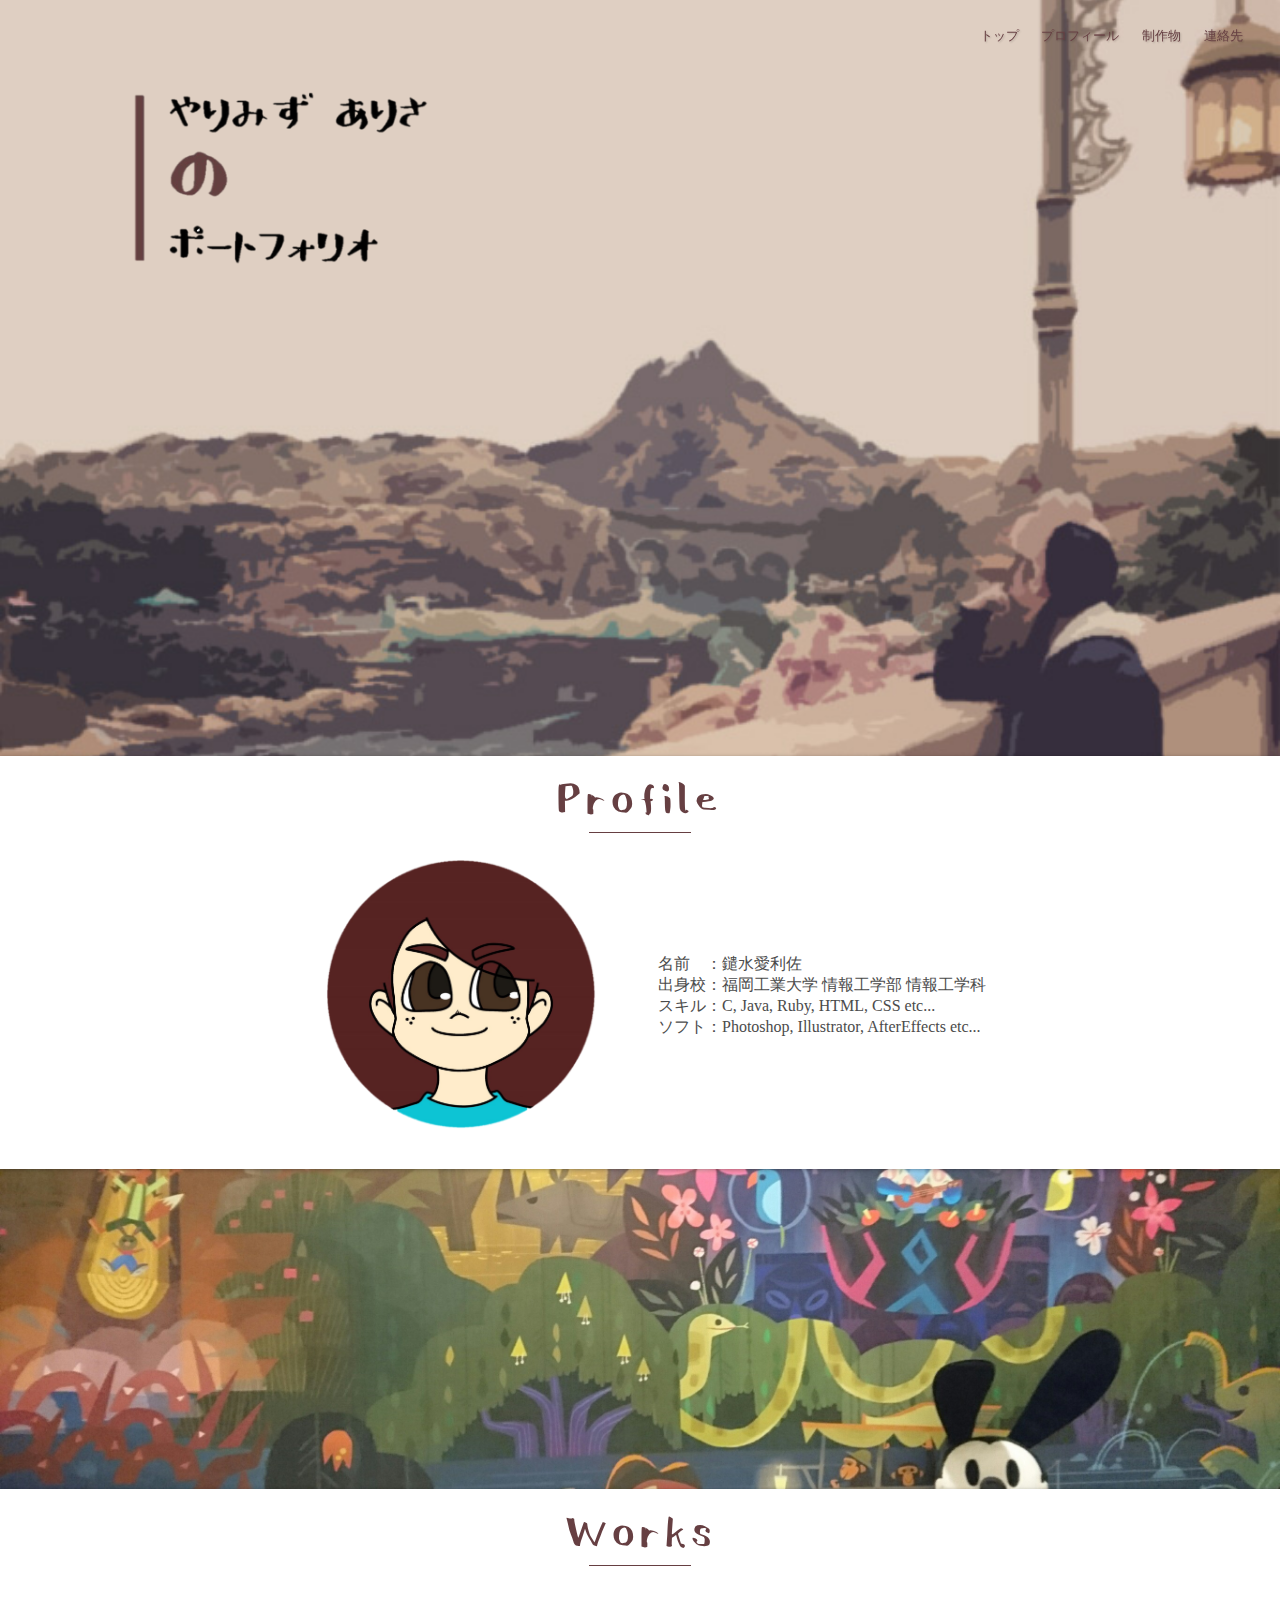
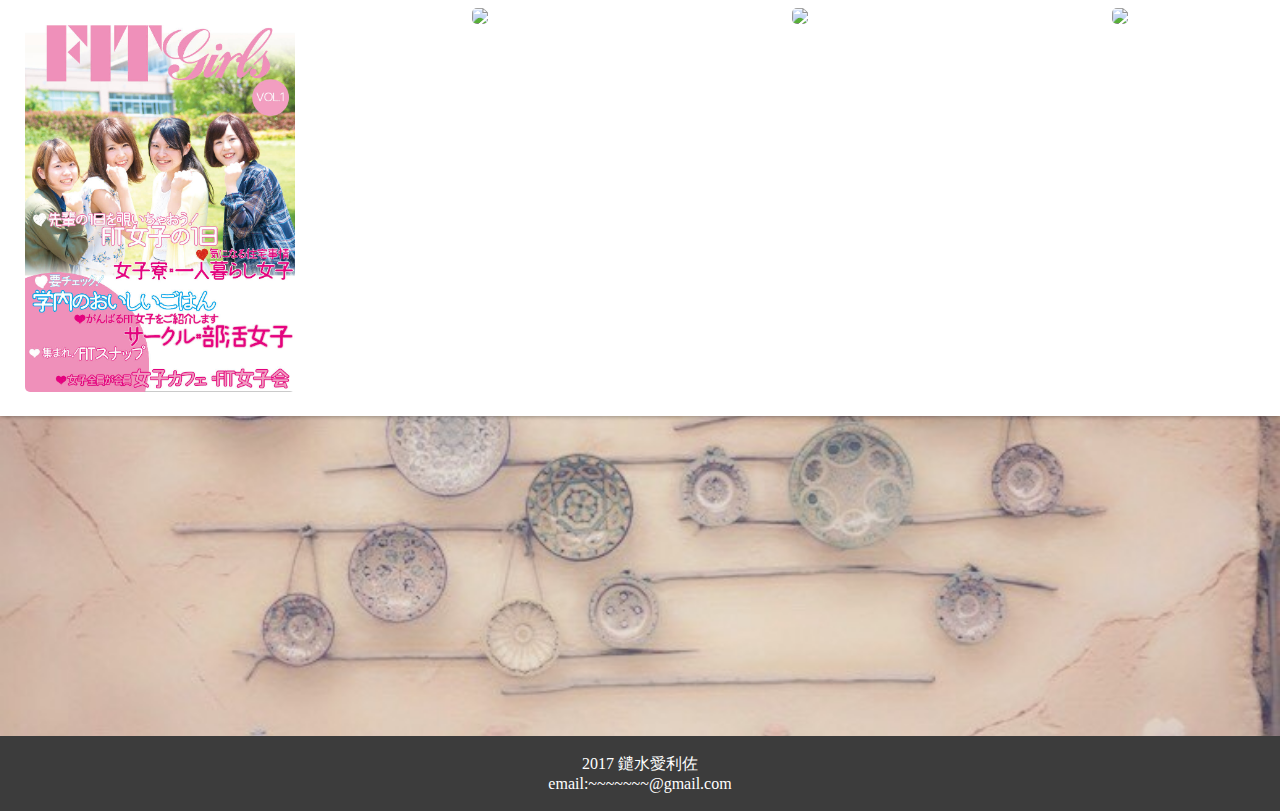
==== index.html @ 62006e34 "section shadow01" ====
<!DOCTYPE html>
<html>
  <head>
    <title>Portfolio</title>
    <meta charset="utf-8">
    <meta name="viewport" content="width=device-width, initial-scale=1">

    <!-- Reset -->
    <link rel="stylesheet" type="text/css" media="all" href="/css/reset.css">
    <!-- CSS -->
    <link rel="stylesheet" type="text/css" media="all" href="/css/application.css">
    <link rel="stylesheet" type="text/css" media="all" href="/css/image.css">
    <link rel="stylesheet" type="text/css" media="all" href="/css/jquery.fancybox.min.css">

  </head>

<body>
  <!-- ナビゲーションバー -->
  <header class="header">
    <nav class="main-nav">
      <ul>
        <li><a href="#top">トップ</a></il>
        <li><a href="#profile">プロフィール</a></il>
        <li><a href="#works">制作物</a></a></il>
        <li><a href="#contact">連絡先</a></a></il>
      <ul>
    </nav>
  </header>

  <main class="main">

    <!-- トップ -->
    <div class="bg-holder1 pic1" data-width="1000" data-height="750">
      <div class="main-top" width="100%" height="750"><a name="top" id="top"></a>
        <p class="brank-top">
          <img src="/images/title.png" style="height:15em"/>
        </p>
        <!-- <div class="content" height="100%">
        </div> -->
      </div>
    </div>

    <!-- プロフィール -->
    <section class="section_shadow"><div class="main-space"><a name="profile" id="profile"></a>
      <br><span class="span_title"><h1>Profile</h1></span>
      <HR size="1" color="#663f42" width="100" /><br />
        <div class="boxContainer" style="padding-bottom:2em;"><table>
          <tr>
            <td><img src="/images/face_icon.png" width="300"/></td>
            <td>
              名前　：鑓水愛利佐<br>
              出身校：福岡工業大学 情報工学部 情報工学科<br>
              スキル：C, Java, Ruby, HTML, CSS  etc...<br>
              ソフト：Photoshop, Illustrator, AfterEffects  etc...<br>
            </td>
          </tr>
        </table></div>
    </div></section>

    <div class="bg-holder2 pic2" data-width="2730" data-height="1536">
      <p class="brank"></p>
    </div>

    <!-- 作品集 -->
  <section class="section_shadow"><div class="main-space"><a name="works" id="works"></a>
      <br>
      <span class="span_title"><h1>Works</h1></span>
      <HR size="1" color="#663f42" width="100" /><br />

      <div class="boxContainer">
        <!-- 女子向け冊子 -->
        <figure class="box">
          <a data-fancybox data-caption="女子向け広報冊子<br>
                                        女子高校生を対象として作られた冊子。企画とp4~6の制作を担当しました。<br>
                                        使用ソフト：Adobe(Phitishop, Illustrator)"
             href="/images/works/FitGirls.pdf">
            <img src="/images/works/work01.jpg" class="transform01"/>
            <figcaption>
              <br><h2>女子向け広報冊子</h2>
            </figcaption>
          </a>
        </figure>

        <!-- 結婚式制作物 -->
        <figure class="box">
          <a data-fancybox data-caption=  "姉の結婚式制作物<br>ゲームが好きな姉の結婚式に備品の制作を行いました。<br>
                                          制作物：OPムービー, 席次表,芳名帳　etc...<br>
                                          使用ソフト:Adobe(Phitishop, Illustrator, AfterEffects)"
             href="/work_page/marriage.html">
            <img src="/images/works/work02_1.png" class="transform01"/>
            <figcaption>
              <br><h2>姉の結婚式制作物</h2>
            </figcaption>
          </a>
        </figure>

        <!-- 図鑑アプリ -->
        <figure class="box">
          <a data-fancybox data-caption="ポケモン図鑑作成アプリ<br>
                                        講義の課題で、'ポケモン図鑑'風 画像制作アプリを作成しました。<br>
                                        使用言語：java"
             href="/work_page/pokemon.html">
            <img src="/images/works/work03_3.jpg" class="transform01"/>
            <figcaption>
              <br><h2>ポケモン図鑑作成アプリ</h2>
            </figcaption>
          </a>
        </figure>

        <!-- スプラシューター：HP映らない、どうするか考える -->
        <figure class="box">
          <a data-fancybox data-caption="Spratoon スプラシューター<br>
                                        講義の課題で、x3dom を使った3Dモデリングを行いました。<br>
                                        使用言語：html, x3dom"
             href="/work_page/splatoon.html">
            <img src="/images/works/work04.jpg" class="transform01"/>
            <figcaption>
              <br><h2>Spratoon スプラシューター</h2>
            </figcaption>
          </a>
        </figure>

      </div>
    </div></section>

    <div class="bg-holder2 pic3" data-width="750" data-height="611">
      <p class="brank"></p>
    </div>

    <!-- 連絡先 -->
    <fotter>
      <div class="main-contact"><a name="contact" id="contact"></a>
        <br>
        2017 鑓水愛利佐<br>
        email:~~~~~~~@gmail.com
        <br><br>
      </div>
    </fotter>

  </main>


  <!-- jQuery -->
  <script type="text/javascript" src="/js/jquery-3.2.0.min.js"></script>
  <!-- fancybox -->
  <script type="text/javascript" src="/js/jquery.fancybox.min.js"></script>
  <!-- parallax -->
  <script type="text/javascript" src="/js/jquery.parallax-scroll.min.js"></script>

  <script>
    $(function() {
      $('[data-fancybox]').fancybox();

      $(".bg-holder1").parallaxScroll({
        friction: 0.3
      });
      $(".bg-holder2").parallaxScroll({
        friction: 0.1
      });


      var $header = $('#top-head');
              // Nav Fixed
              $(window).scroll(function() {
                  if ($(window).scrollTop() > 350) {
                      $header.addClass('fixed');
                  } else {
                      $header.removeClass('fixed');
                  }
              });
              // Nav Toggle Button
              $('#nav-toggle').click(function(){
                  $header.toggleClass('open');
              });
    });
  </script>

</body>
</html>
---- css/application.css ----
/*--------------------
  全体の設定
--------------------*/
@font-face {
  font-family: 'font_ui';
  src: url(/font/03スマートフォントUI.otf);
}
@font-face {
  font-family: 'shirokuma';
  src: url(/font/shirokuma.ttf);
}
body {
  font-size: 100%;
  font-family: font-ui;
  color: #3c3c3c;
  margin: 0;
}

/*--------------------
  ナビゲーション
--------------------*/
.header {
  position: fixed;
  top: 0;
  left: 0;
  width: 100%;
  height: 50px;
  /*background: rgba(255, 255, 255, 0.95);
  box-shadow: 0 1px 2px rgba(0, 0, 0, 0.2);*/
  z-index: 2;
}
.header:after {
  content: "";
  display: table;
  clear: both;
}

.main-nav {
  position: static;
  list-style: none;
  overflow: hidden;
  text-align: right;
  text-shadow: 1px 1px 2px rgba(0, 0, 0, 0.2);
}
.main-nav ul {
  position: static;
  line-height: 70px;
  padding-right: 2em;
}
.main-nav li {
  display: inline-block;
  font-size: 80%;
  font-weight: 500;
  margin-left: 1em;
}
.main-nav li a {
  display: block;
  height: auto;
  line-height: normal;
  padding: .4em 5px;
  text-align: center;
  text-decoration: none;
  color: #663f42;
}
.main-nav li a:hover {
  color: #3c3c3c;
}

/*--------------------
  メイン
--------------------*/
.main {
  position: relative;
  width: 100%;
  z-index: 1;
}

/*--------------------
  メイン中身
--------------------*/
.main-top {
  height: 100%;
  /*background: #f4f4f4;*/
  /*text-align: center;*/
}
.main-space {
  background: #ffffff;
  text-align: center;
  color: #4b4b4b;
  overflow: auto;
}
.main-contact {
  background: #3c3c3c;
  text-align: center;
  color: #ffffff;
}
/*--------------------
  Title
--------------------*/
.span_title {
  font-family: shirokuma;
  color: #663f42;
  letter-spacing: 5px;
  line-height: 50px;
  font-size: 50px;
}
/*--------------------
  Table
--------------------*/
td {
  text-align: left;
  padding-left: 2em;
}
/*--------------------
  Parallax
--------------------*/
.bg-holder1 {
  width: 100%;
  height: 100%;
  background-size: cover;
  background-position: 50% 50%;
  color: #fff;
}
.bg-holder2 {
  width: 100%;
  height: 100%;
  background-size: cover;
  background-position: 50% 50%;
  color: #fff;
}
.bg-holder1 .content {
  color: #fff;
  text-align: center;
  position: relative;
  top: 50%;
  -webkit-transform: translateY(-50%);
  -moz-transform: translateY(-50%);
  -ms-transform: translateY(-50%);
  -o-transform: translateY(-50%);
  transform: translateY(-50%);
}
.bg-holder2 .content {
  color: #fff;
  text-align: center;
  position: relative;
  top: 50%;
  -webkit-transform: translateY(-50%);
  -moz-transform: translateY(-50%);
  -ms-transform: translateY(-50%);
  -o-transform: translateY(-50%);
  transform: translateY(-50%);
}
.section_shadow {
  position:relative;
  -webkit-box-shadow:0 1px 4px rgba(0, 0, 0, 0.3), 0 0 40px rgba(0, 0, 0, 0.1) inset;
  -moz-box-shadow:0 1px 4px rgba(0, 0, 0, 0.3), 0 0 40px rgba(0, 0, 0, 0.1) inset;
  box-shadow:0 1px 4px rgba(0, 0, 0, 0.3), 0 0 40px rgba(0, 0, 0, 0.1) inset;
}
.section_shadow:before, .section_shadow:after{
  content:"";
  position:absolute;
  z-index:-1;
  -webkit-box-shadow:0 0 20px rgba(0,0,0,0.8);
  -moz-box-shadow:0 0 20px rgba(0,0,0,0.8);
  box-shadow:0 0 20px rgba(0,0,0,0.8);
  top:0;
  bottom:0;
  left:10px;
  right:10px;
  -moz-border-radius:100px / 10px;
  border-radius:100px / 10px;
}
.section_shadow:after{
  right:10px;
  left:auto;
  -webkit-transform:skew(8deg) rotate(3deg);
  -moz-transform:skew(8deg) rotate(3deg);
  -ms-transform:skew(8deg) rotate(3deg);
  -o-transform:skew(8deg) rotate(3deg);
  transform:skew(8deg) rotate(3deg);
}

.pic1 {
  background-image: url('/images/bg/top_back1.jpg');
}
.pic2 {
  background-image: url('/images/bg/top_back2.jpg');
}
.pic3 {
  background-image: url('/images/bg/top_back3.jpg');
}

/*--------------------
  空白設定
--------------------*/
.brank-top {
  padding-top: 4em;
  padding-left: 7em;
  padding-bottom: 28em;
}
.brank {
  padding-top: 20em;
}
---- css/image.css ----
/*-----------------------------
　画像
-----------------------------*/
img{
	max-width: 90%;
	height: auto;
}

/*-----------------------------
　画像レイアウト
-----------------------------*/
.box {
	float: left;
}
.boxContainer {
	position: relative;
	display: inline-block;
	overflow: hidden;
	text-align: center;
}
.box img {
	width: 300px;
	height: auto;
	border-radius: 5px;
}
/*-----------------------------
　画像、マウスオーバー等
-----------------------------*/
.transform01 {
	-webkit-transform: scale(1);
	transform: scale(1);
	-webkit-transition: all .3s ease-in-out;
	transition: all .3s ease-in-out;
}

figure {
	position: relative;
	overflow: hidden;
	width: 300px;

	/* 画像に角丸マスクをかける */
	border-radius: 6px;
	-webkit-mask-image: url([data-uri]);
	mask-image: url([data-uri]);

}
figcaption {
	position: absolute;
	top: 0;
	left: 0;
	z-index: 2;
	width: 100%;
	height: 100%;
	background: rgba(0,0,0,.5);
	-webkit-transition: .3s;
	transition: .3s;
	opacity: 0;
	color: #ffffff;
}
figure:hover figcaption {
	opacity: 1;
}
figure:hover .transform01 {
	-webkit-transform: scale(1.2);
	transform: scale(1.2);
}
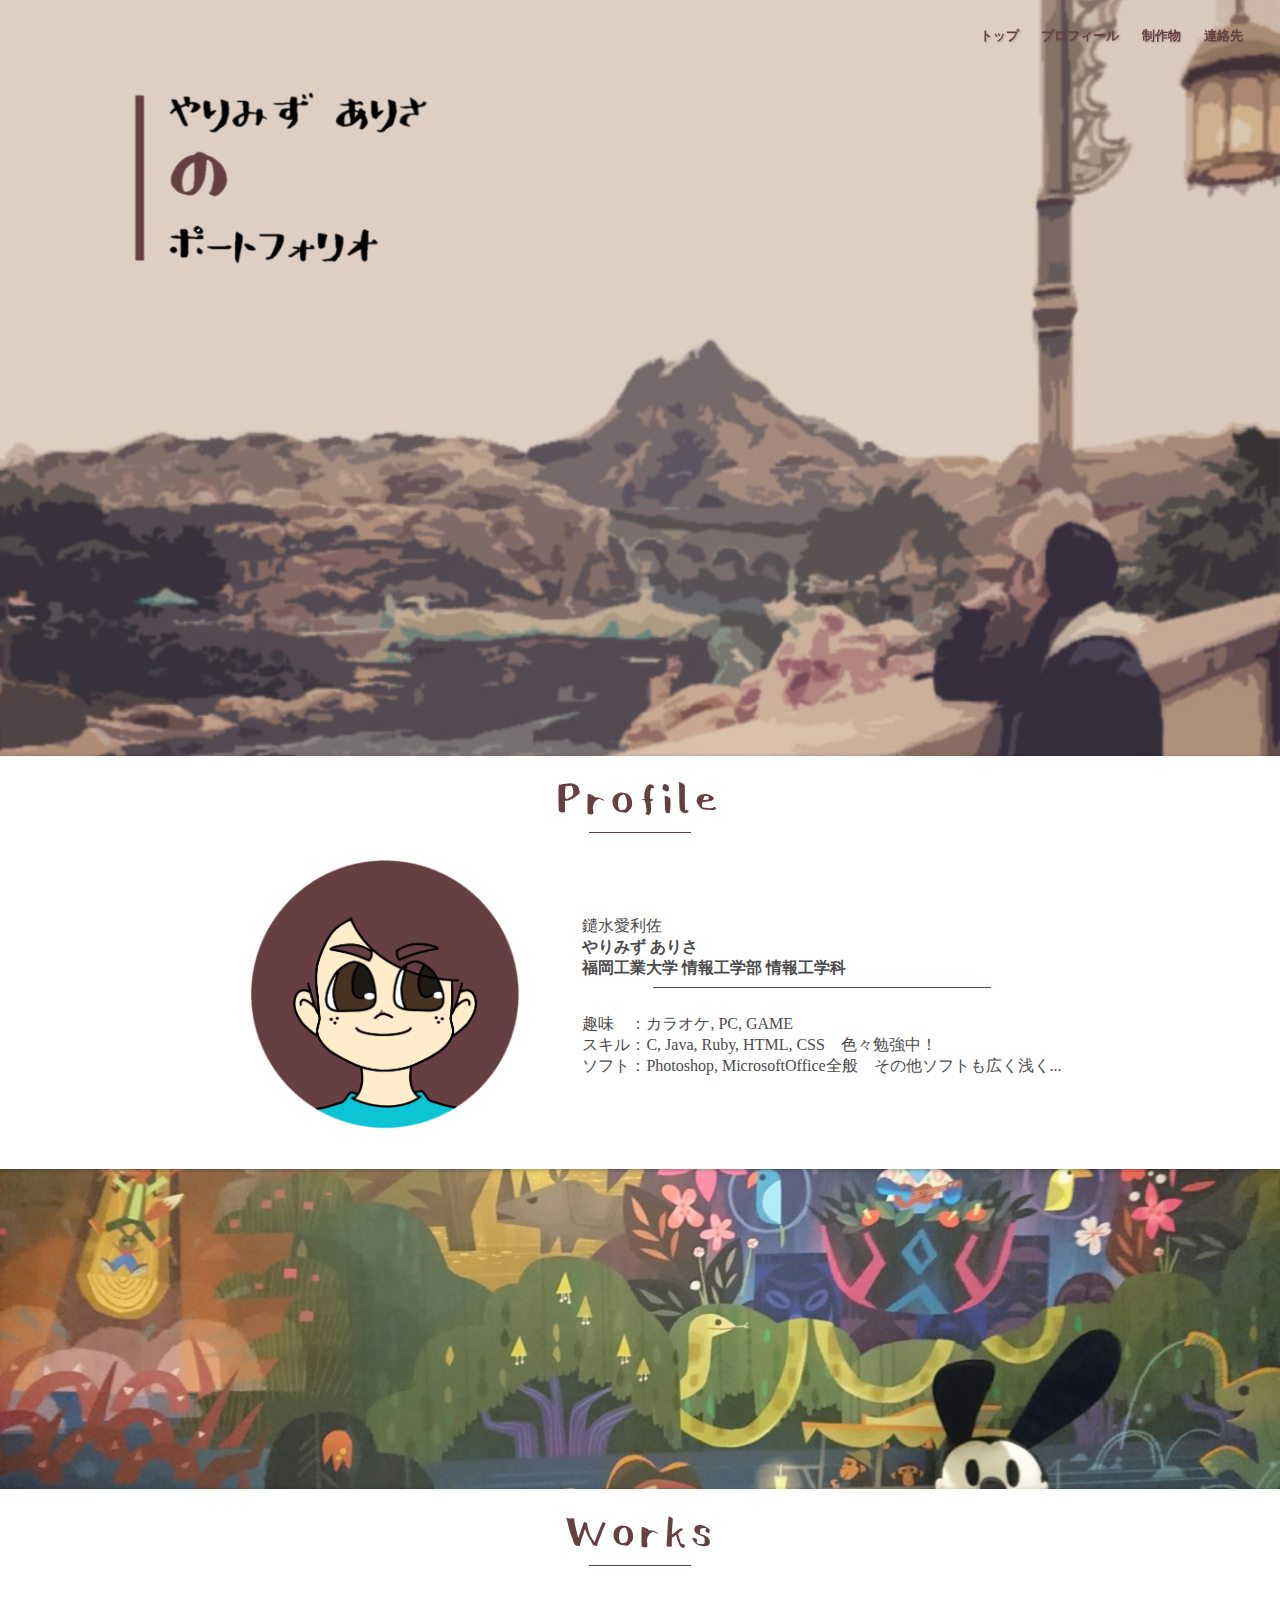
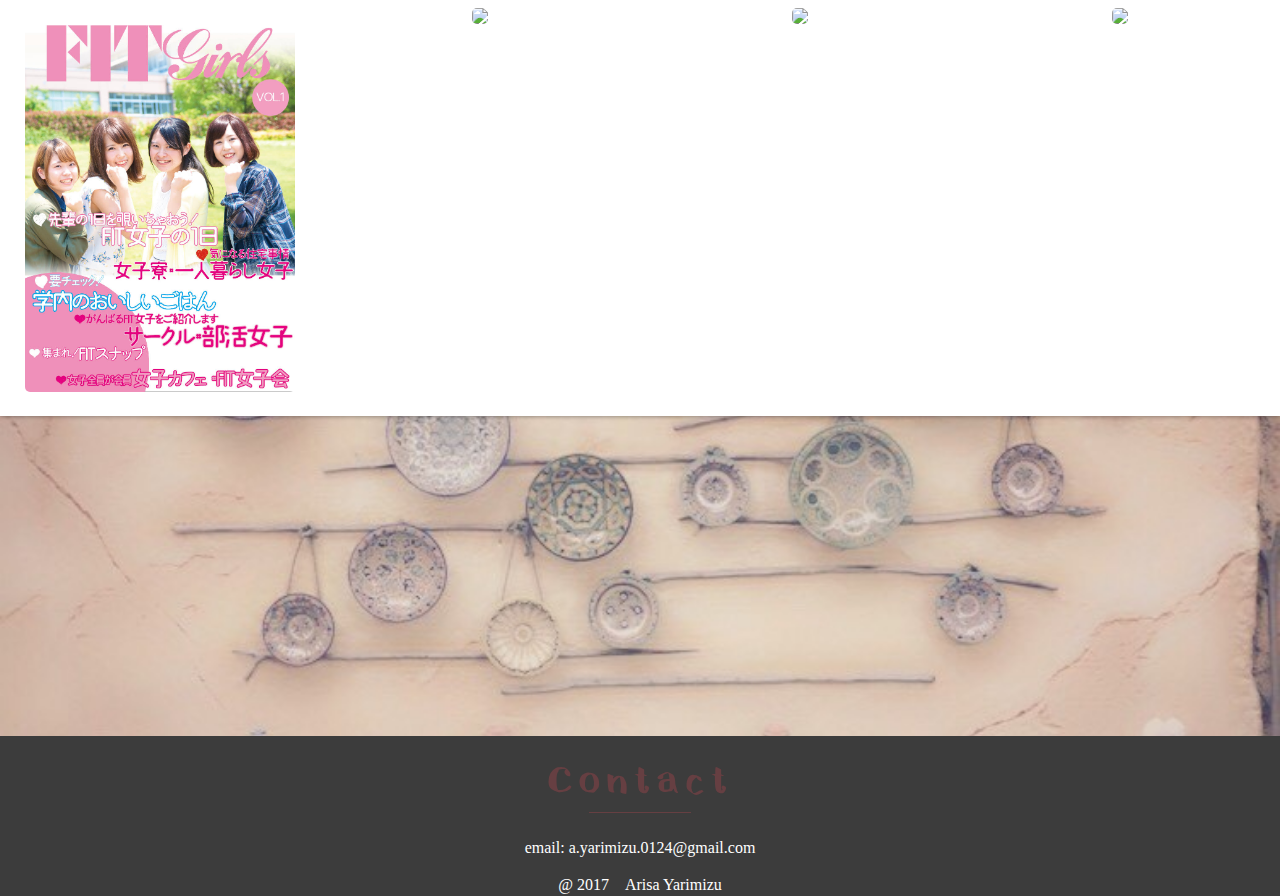
==== commit ecd319fb: "profile update" ====
--- a/index.html
+++ b/index.html
@@ -48,10 +48,12 @@
           <tr>
             <td><img src="/images/face_icon.png" width="300"/></td>
             <td>
-              名前　：鑓水愛利佐<br>
-              出身校：福岡工業大学 情報工学部 情報工学科<br>
-              スキル：C, Java, Ruby, HTML, CSS  etc...<br>
-              ソフト：Photoshop, Illustrator, AfterEffects  etc...<br>
+              <b><h5>鑓水愛利佐</h5>やりみず ありさ<br>
+              福岡工業大学 情報工学部 情報工学科</b><br>
+              <HR size="1" color="#663f42" width="70%" /><br>
+              趣味　：カラオケ, PC, GAME<br>
+              スキル：C, Java, Ruby, HTML, CSS　色々勉強中！<br>
+              ソフト：Photoshop, MicrosoftOffice全般　その他ソフトも広く浅く...<br>
             </td>
           </tr>
         </table></div>
@@ -130,10 +132,11 @@
     <!-- 連絡先 -->
     <fotter>
       <div class="main-contact"><a name="contact" id="contact"></a>
-        <br>
-        2017 鑓水愛利佐<br>
-        email:~~~~~~~@gmail.com
+        <br><span class="span_title"><h1>Contact</h1></span>
+        <HR size="1" color="#663f42" width="100" /><br />
+        email: a.yarimizu.0124@gmail.com
         <br><br>
+        @ 2017　Arisa Yarimizu
       </div>
     </fotter>
 
--- a/css/application.css
+++ b/css/application.css
@@ -50,7 +50,7 @@
 .main-nav li {
   display: inline-block;
   font-size: 80%;
-  font-weight: 500;
+  font-weight: 700;
   margin-left: 1em;
 }
 .main-nav li a {
@@ -150,6 +150,8 @@
   -o-transform: translateY(-50%);
   transform: translateY(-50%);
 }
+
+/* 参考サイト：http://coliss.com/articles/build-websites/operation/css/css3-box-shadows-effects-by-paulund.html */
 .section_shadow {
   position:relative;
   -webkit-box-shadow:0 1px 4px rgba(0, 0, 0, 0.3), 0 0 40px rgba(0, 0, 0, 0.1) inset;
@@ -158,7 +160,6 @@
 }
 .section_shadow:before, .section_shadow:after{
   content:"";
-  position:absolute;
   z-index:-1;
   -webkit-box-shadow:0 0 20px rgba(0,0,0,0.8);
   -moz-box-shadow:0 0 20px rgba(0,0,0,0.8);
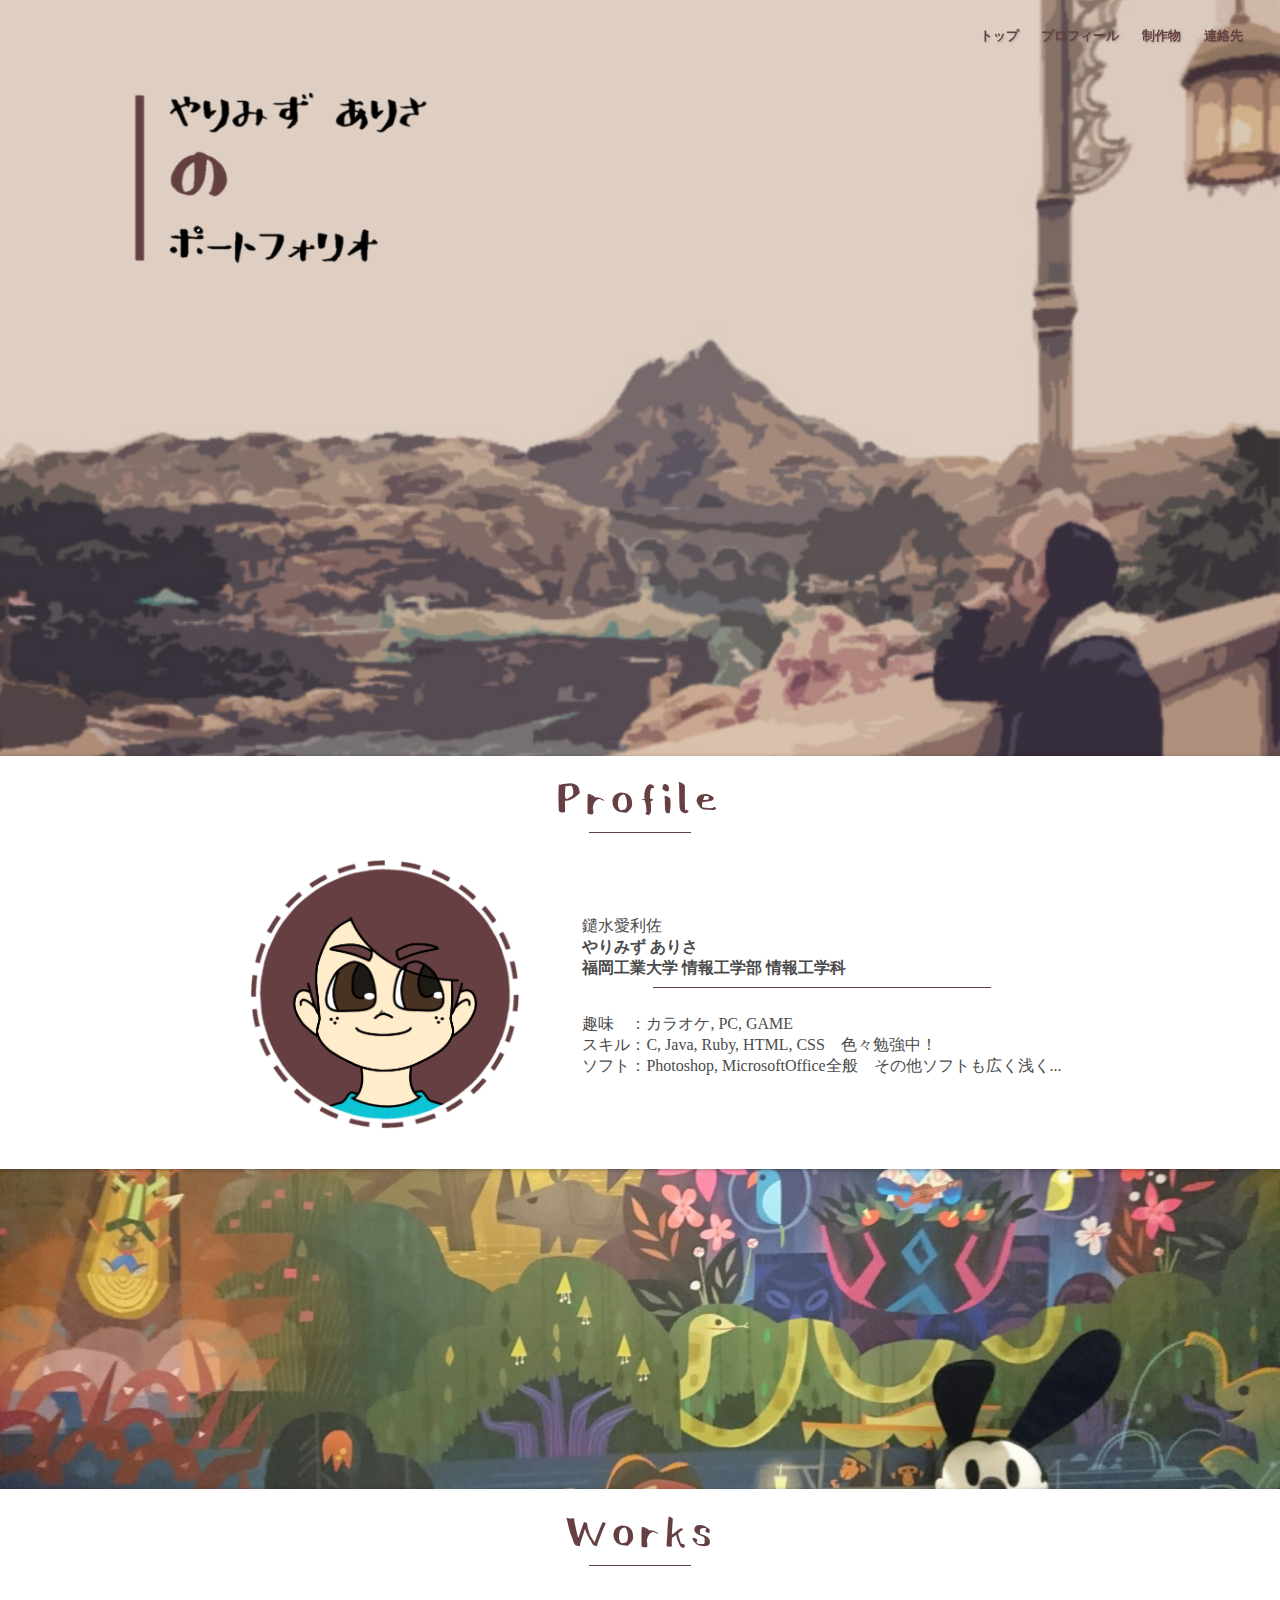
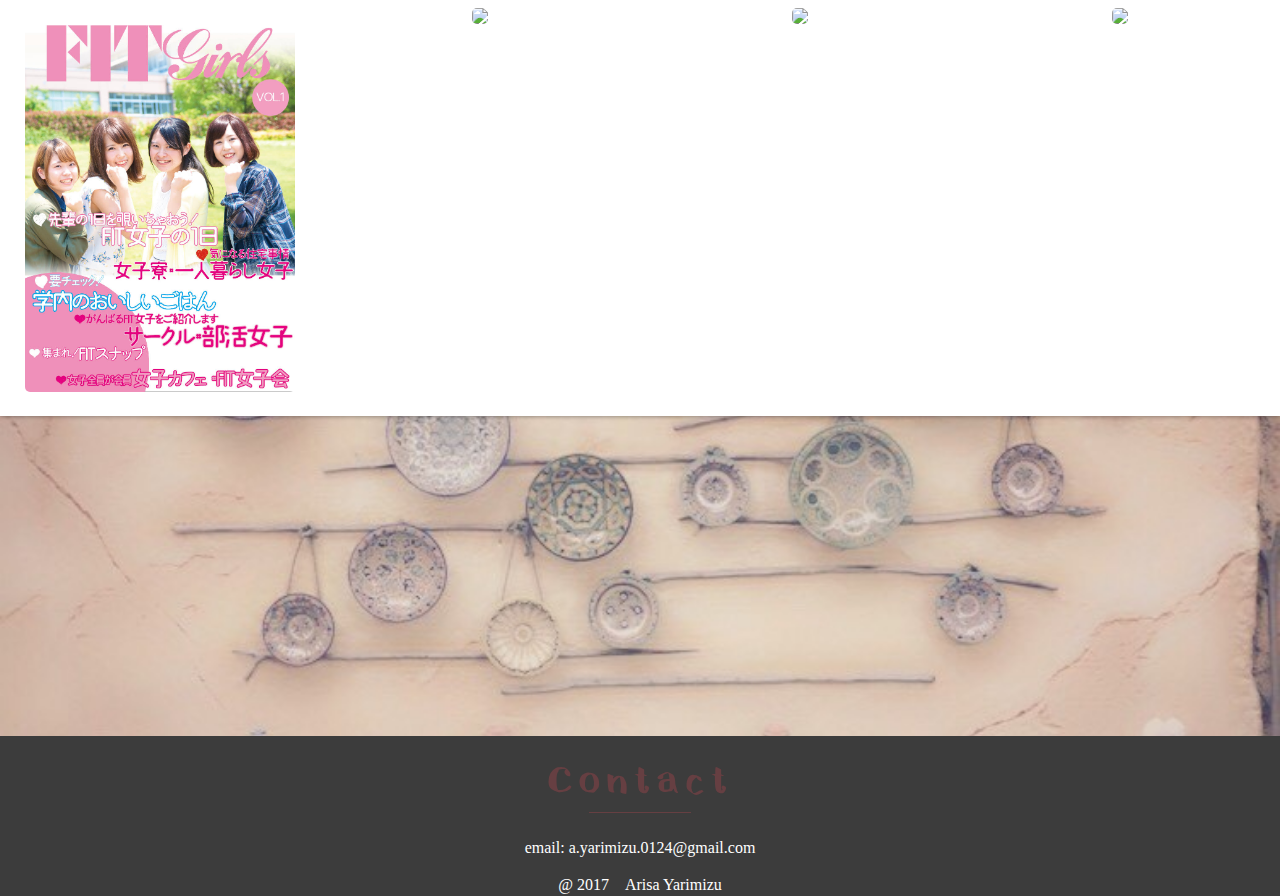
==== commit d1c7211a: "profile update" ====
--- a/index.html
+++ b/index.html
@@ -46,7 +46,7 @@
       <HR size="1" color="#663f42" width="100" /><br />
         <div class="boxContainer" style="padding-bottom:2em;"><table>
           <tr>
-            <td><img src="/images/face_icon.png" width="300"/></td>
+            <td><img src="/images/face_icon2.png" width="300"/></td>
             <td>
               <b><h5>鑓水愛利佐</h5>やりみず ありさ<br>
               福岡工業大学 情報工学部 情報工学科</b><br>
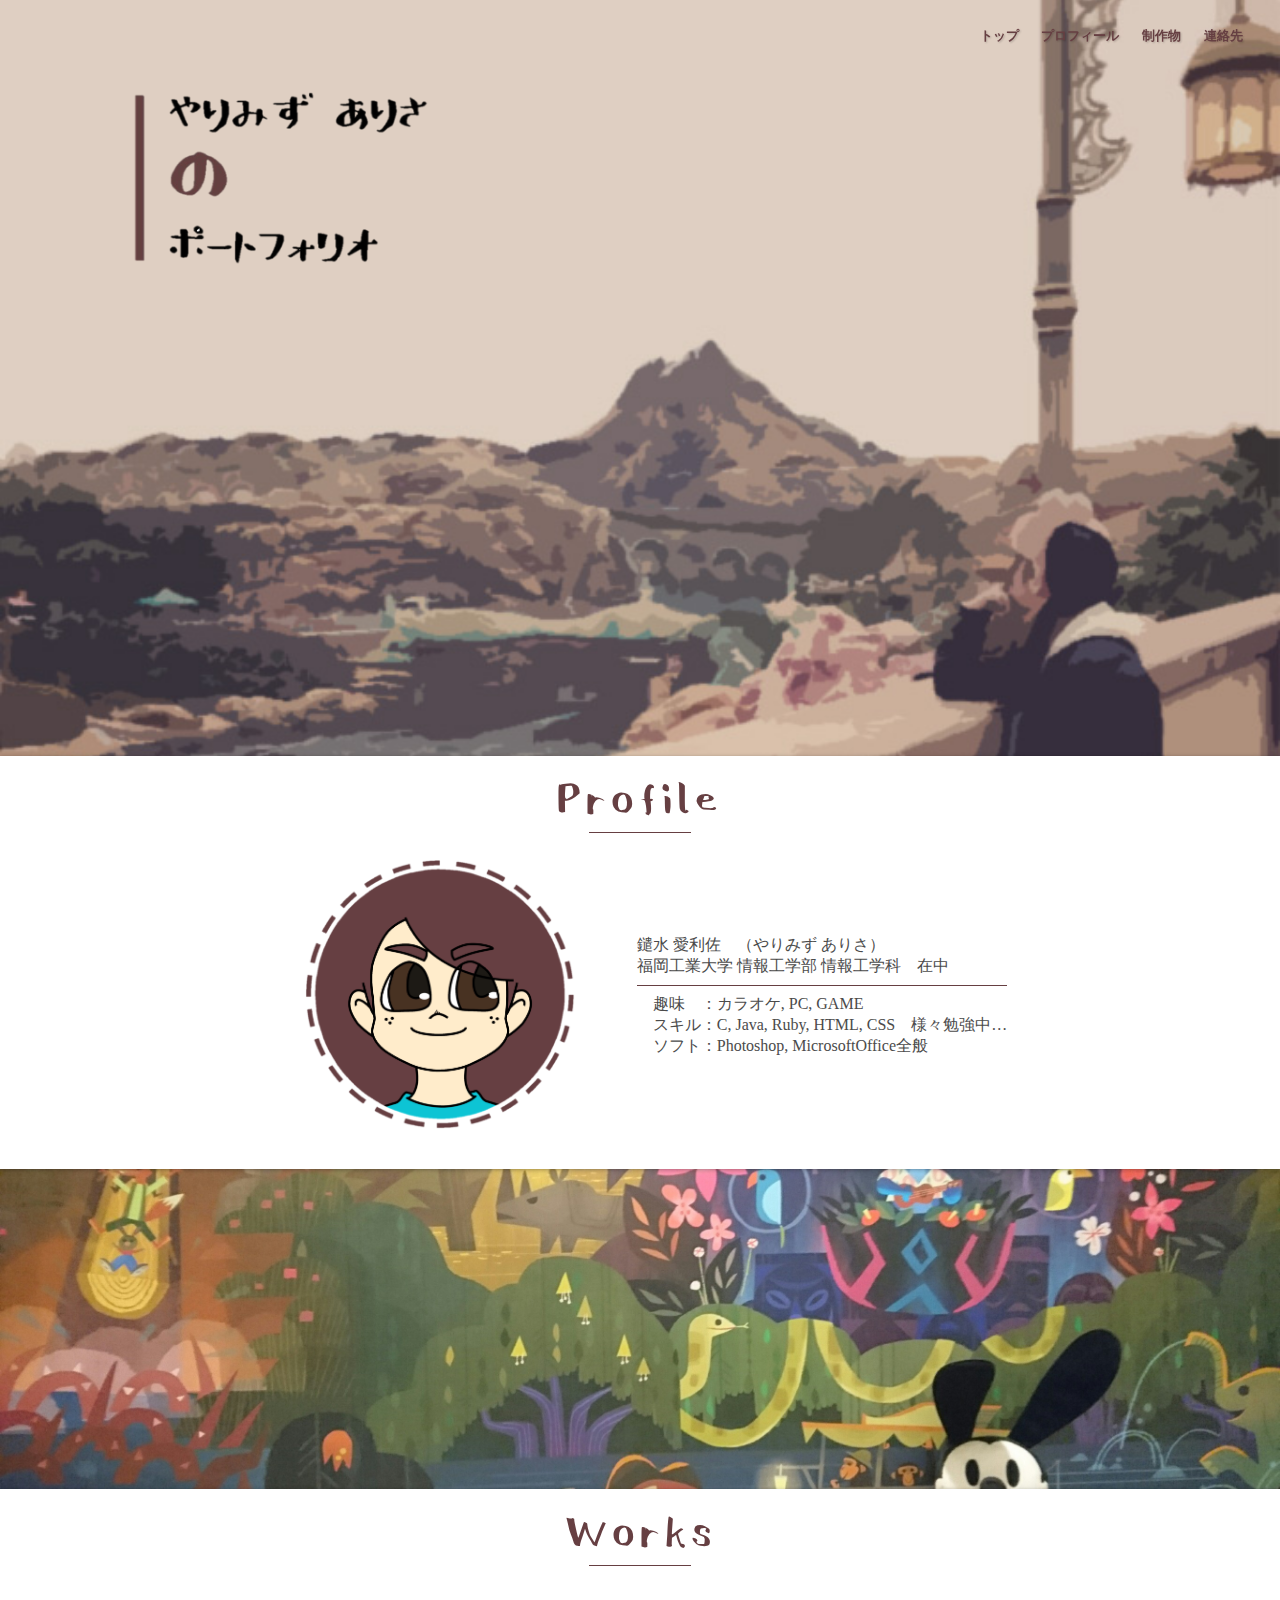
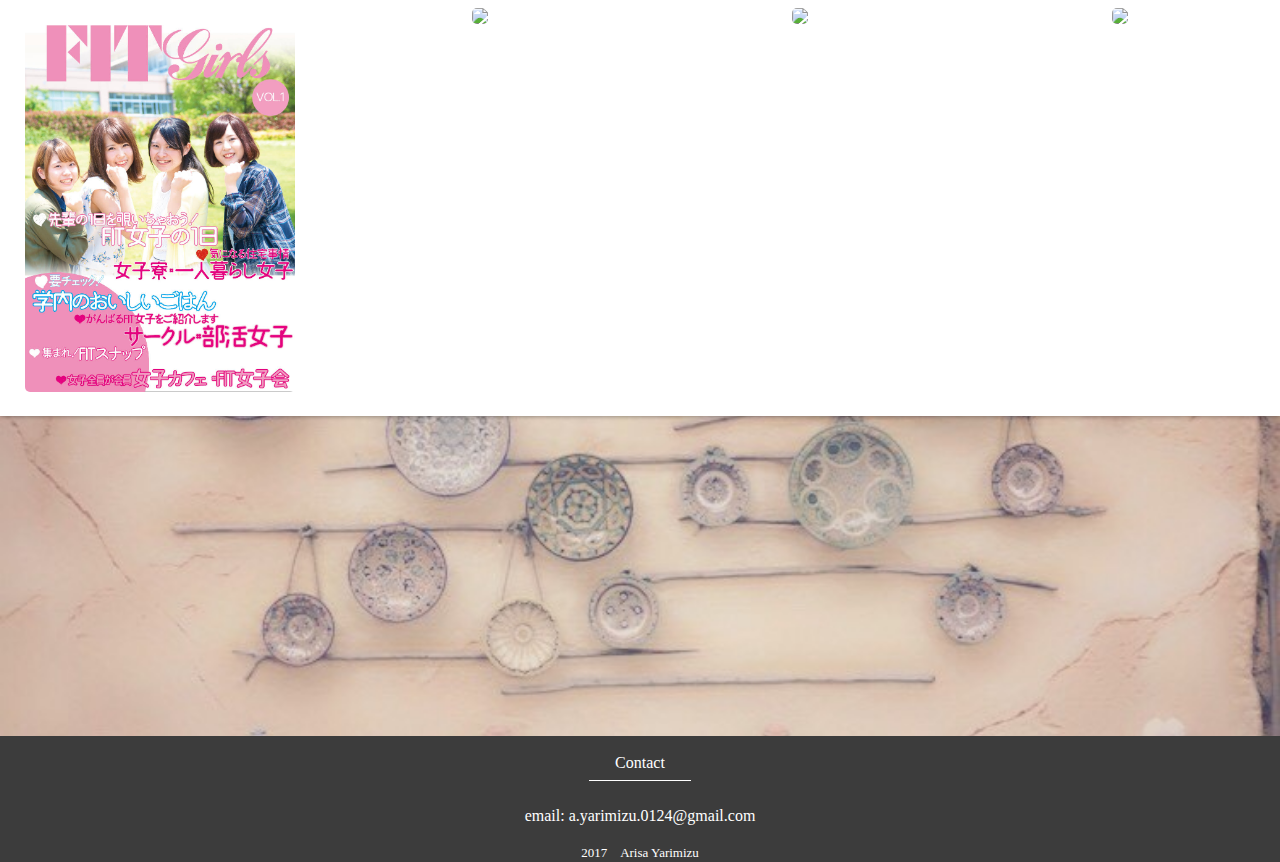
==== commit 8b9e0363: "backimage2 change" ====
--- a/index.html
+++ b/index.html
@@ -48,18 +48,18 @@
           <tr>
             <td><img src="/images/face_icon2.png" width="300"/></td>
             <td>
-              <b><h5>鑓水愛利佐</h5>やりみず ありさ<br>
-              福岡工業大学 情報工学部 情報工学科</b><br>
-              <HR size="1" color="#663f42" width="70%" /><br>
-              趣味　：カラオケ, PC, GAME<br>
-              スキル：C, Java, Ruby, HTML, CSS　色々勉強中！<br>
-              ソフト：Photoshop, MicrosoftOffice全般　その他ソフトも広く浅く...<br>
+              <span class="myname" align="left">鑓水 愛利佐</span>　（やりみず ありさ）<br>
+              福岡工業大学 情報工学部 情報工学科　在中<br>
+              <HR size="1" color="#663f42" />
+              　趣味　：カラオケ, PC, GAME<br>
+              　スキル：C, Java, Ruby, HTML, CSS　様々勉強中…<br>
+              　ソフト：Photoshop, MicrosoftOffice全般<br>
             </td>
           </tr>
         </table></div>
     </div></section>
 
-    <div class="bg-holder2 pic2" data-width="2730" data-height="1536">
+    <div class="bg-holder2 pic2" data-width="750" data-height="483">
       <p class="brank"></p>
     </div>
 
@@ -74,7 +74,7 @@
         <figure class="box">
           <a data-fancybox data-caption="女子向け広報冊子<br>
                                         女子高校生を対象として作られた冊子。企画とp4~6の制作を担当しました。<br>
-                                        使用ソフト：Adobe(Phitishop, Illustrator)"
+                                        使用ソフト：Adobe(Photoshop, Illustrator)"
              href="/images/works/FitGirls.pdf">
             <img src="/images/works/work01.jpg" class="transform01"/>
             <figcaption>
@@ -132,11 +132,11 @@
     <!-- 連絡先 -->
     <fotter>
       <div class="main-contact"><a name="contact" id="contact"></a>
-        <br><span class="span_title"><h1>Contact</h1></span>
-        <HR size="1" color="#663f42" width="100" /><br />
+        <br><span class="span_title_c"><h1>Contact</h1></span>
+        <HR size="1" color="#ffffff" width="100" /><br />
         email: a.yarimizu.0124@gmail.com
         <br><br>
-        @ 2017　Arisa Yarimizu
+        <span style="font-size:small;">2017　Arisa Yarimizu</span>
       </div>
     </fotter>
 
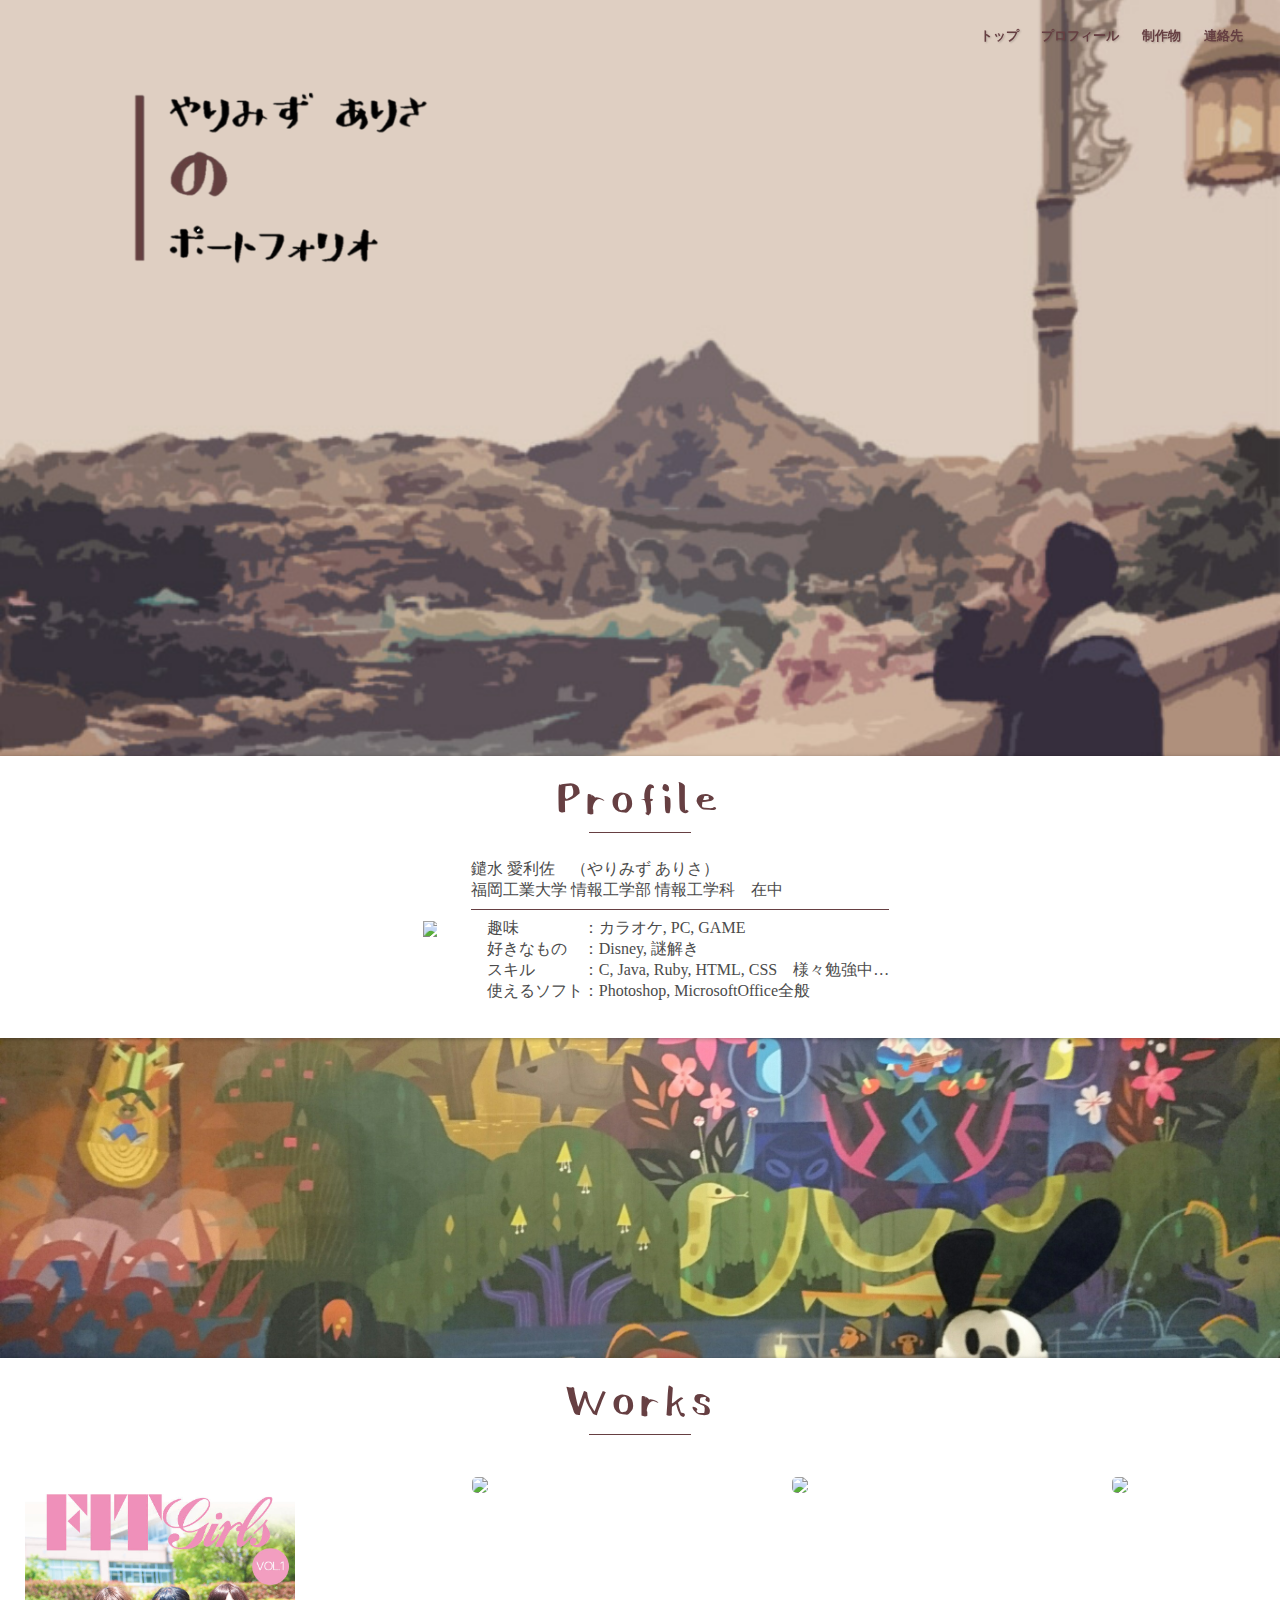
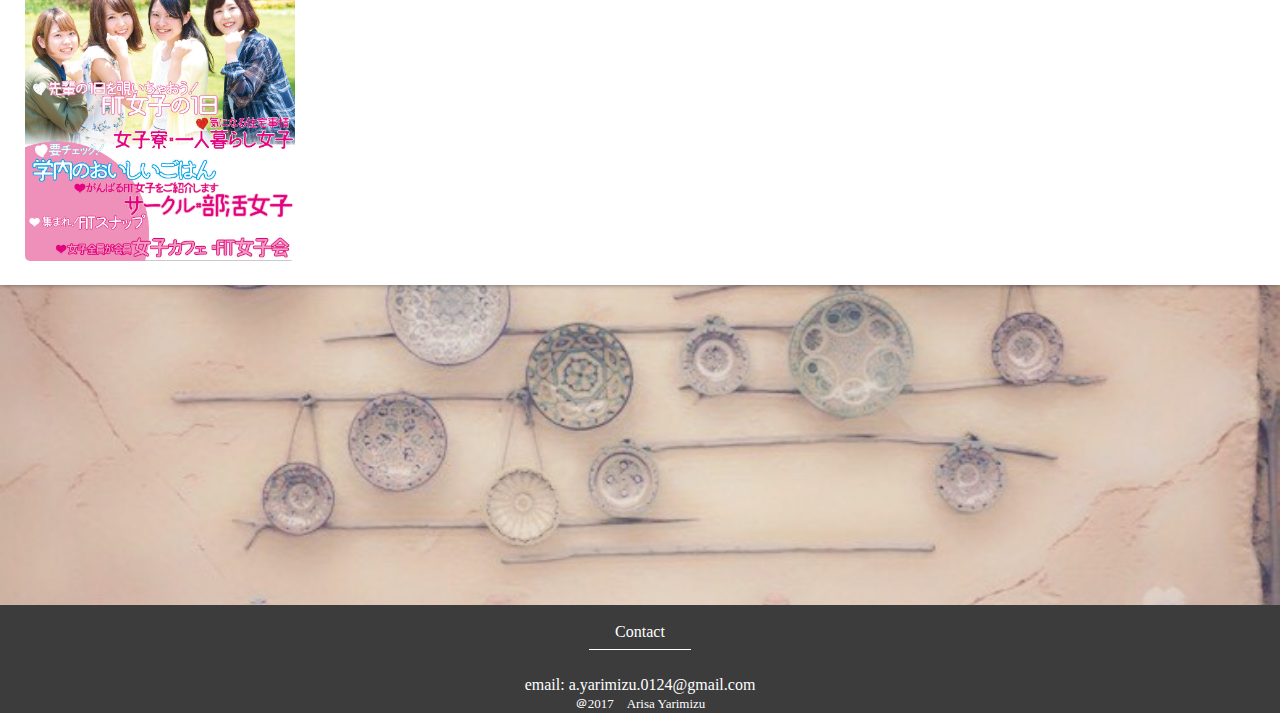
==== commit cb06ed76: "profile update" ====
--- a/index.html
+++ b/index.html
@@ -51,9 +51,10 @@
               <span class="myname" align="left">鑓水 愛利佐</span>　（やりみず ありさ）<br>
               福岡工業大学 情報工学部 情報工学科　在中<br>
               <HR size="1" color="#663f42" />
-              　趣味　：カラオケ, PC, GAME<br>
-              　スキル：C, Java, Ruby, HTML, CSS　様々勉強中…<br>
-              　ソフト：Photoshop, MicrosoftOffice全般<br>
+              　趣味　　　　：カラオケ, PC, GAME<br>
+              　好きなもの　：Disney, 謎解き<br>
+              　スキル　　　：C, Java, Ruby, HTML, CSS　様々勉強中…<br>
+              　使えるソフト：Photoshop, MicrosoftOffice全般<br>
             </td>
           </tr>
         </table></div>
@@ -134,9 +135,8 @@
       <div class="main-contact"><a name="contact" id="contact"></a>
         <br><span class="span_title_c"><h1>Contact</h1></span>
         <HR size="1" color="#ffffff" width="100" /><br />
-        email: a.yarimizu.0124@gmail.com
-        <br><br>
-        <span style="font-size:small;">2017　Arisa Yarimizu</span>
+        email: a.yarimizu.0124@gmail.com<br>
+        <span style="font-size:small;">＠2017　Arisa Yarimizu</span>
       </div>
     </fotter>
 
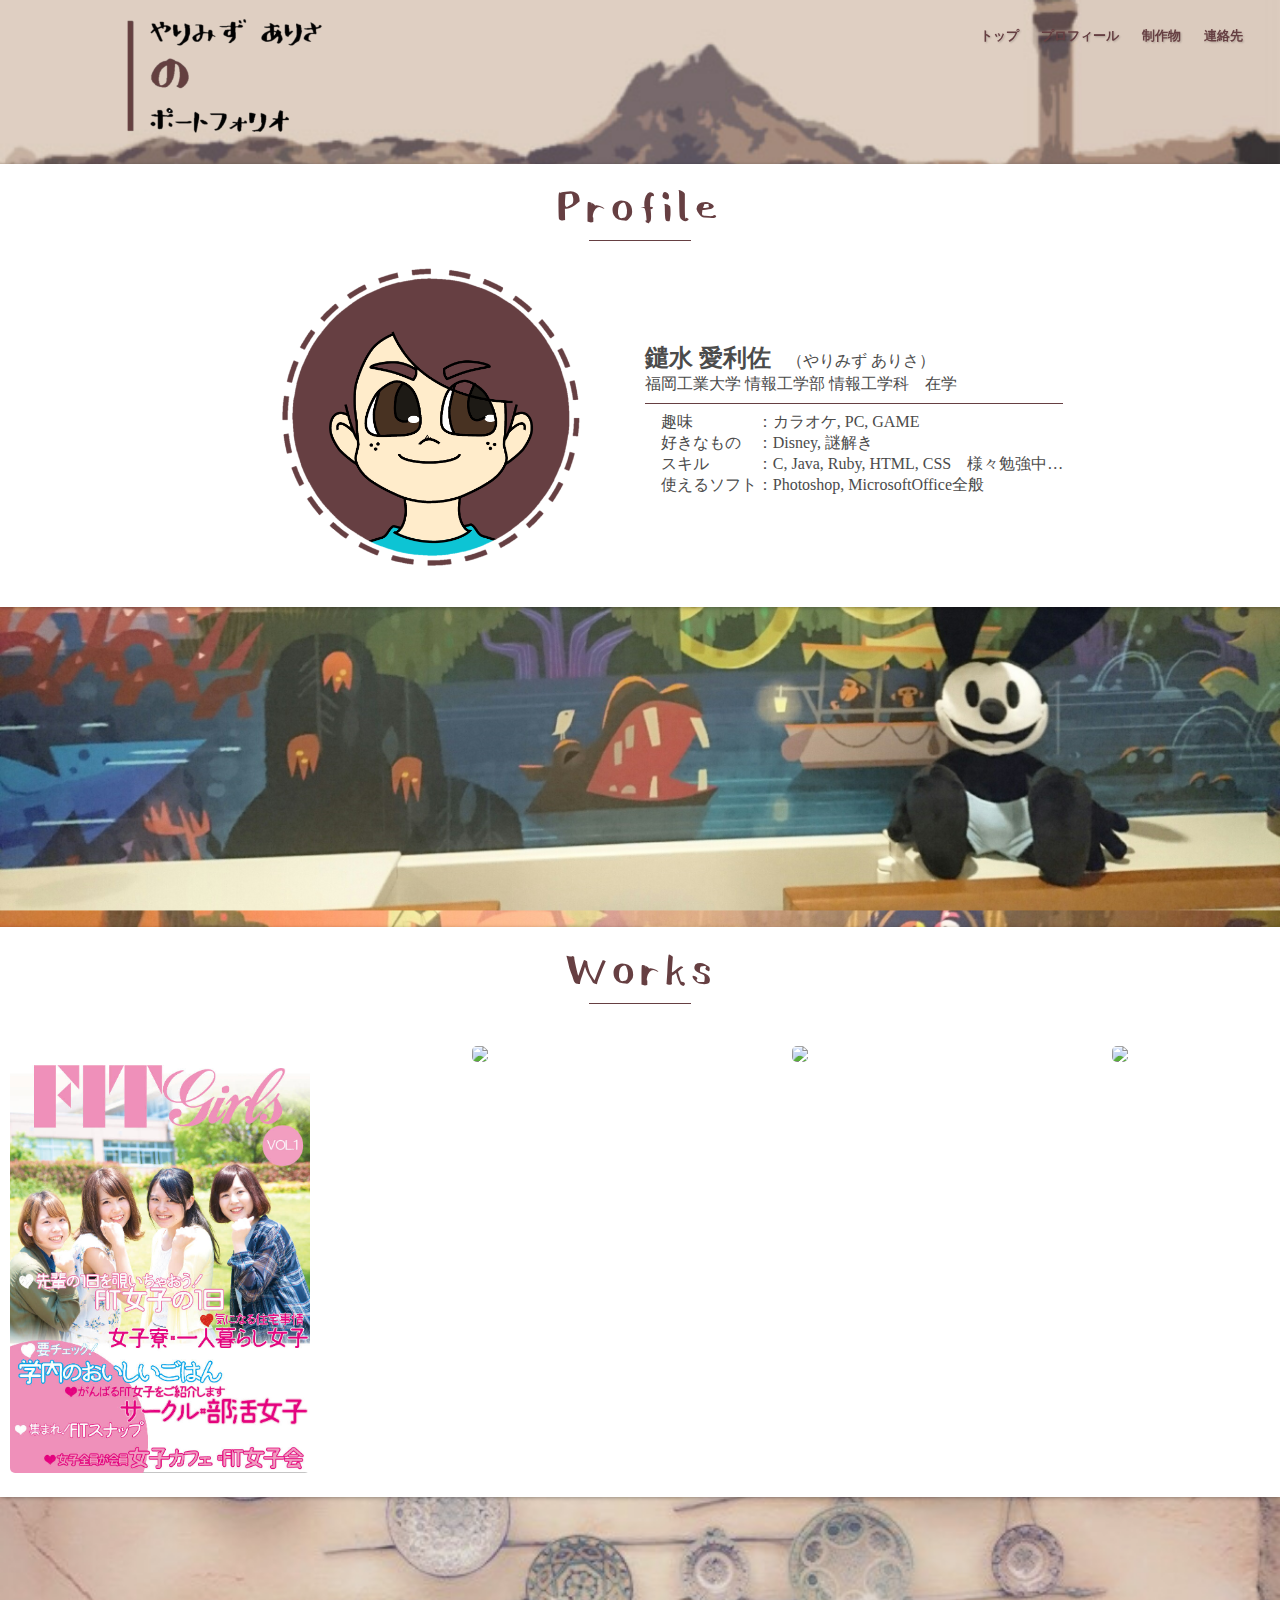
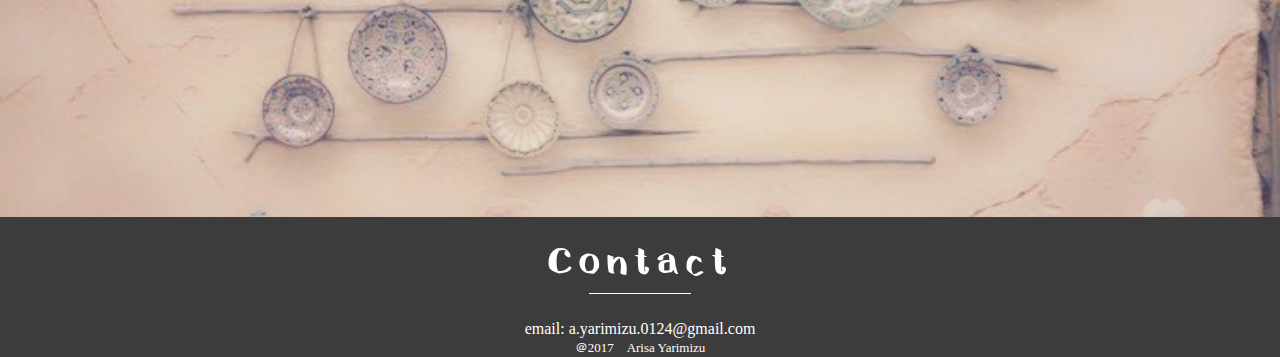
==== commit 24f4c5f5: "toppage resize" ====
--- a/index.html
+++ b/index.html
@@ -32,11 +32,9 @@
     <!-- トップ -->
     <div class="bg-holder1 pic1" data-width="1000" data-height="750">
       <div class="main-top" width="100%" height="750"><a name="top" id="top"></a>
-        <p class="brank-top">
-          <img src="/images/title.png" style="height:15em"/>
-        </p>
-        <!-- <div class="content" height="100%">
-        </div> -->
+        <span class="brank-top">
+          <img src="/images/title.png" class="title_size" />
+        </span>
       </div>
     </div>
 
@@ -46,10 +44,10 @@
       <HR size="1" color="#663f42" width="100" /><br />
         <div class="boxContainer" style="padding-bottom:2em;"><table>
           <tr>
-            <td><img src="/images/face_icon2.png" width="300"/></td>
+            <td><img src="/images/face_icon.png" width="300"/></td>
             <td>
               <span class="myname" align="left">鑓水 愛利佐</span>　（やりみず ありさ）<br>
-              福岡工業大学 情報工学部 情報工学科　在中<br>
+              福岡工業大学 情報工学部 情報工学科　在学<br>
               <HR size="1" color="#663f42" />
               　趣味　　　　：カラオケ, PC, GAME<br>
               　好きなもの　：Disney, 謎解き<br>
@@ -79,16 +77,16 @@
              href="/images/works/FitGirls.pdf">
             <img src="/images/works/work01.jpg" class="transform01"/>
             <figcaption>
-              <br><h2>女子向け広報冊子</h2>
+              <br><h2>FitGirls</h2>
             </figcaption>
           </a>
         </figure>
 
         <!-- 結婚式制作物 -->
         <figure class="box">
-          <a data-fancybox data-caption=  "姉の結婚式制作物<br>ゲームが好きな姉の結婚式に備品の制作を行いました。<br>
+          <a data-fancybox data-caption=  "結婚式制作物<br>ゲームが好きな姉の結婚式に備品の制作を行いました。<br>
                                           制作物：OPムービー, 席次表,芳名帳　etc...<br>
-                                          使用ソフト:Adobe(Phitishop, Illustrator, AfterEffects)"
+                                          使用ソフト:Adobe(Illustrator, AfterEffects)"
              href="/work_page/marriage.html">
             <img src="/images/works/work02_1.png" class="transform01"/>
             <figcaption>
@@ -110,7 +108,7 @@
           </a>
         </figure>
 
-        <!-- スプラシューター：HP映らない、どうするか考える -->
+        <!-- スプラシューター -->
         <figure class="box">
           <a data-fancybox data-caption="Spratoon スプラシューター<br>
                                         講義の課題で、x3dom を使った3Dモデリングを行いました。<br>
--- a/css/application.css
+++ b/css/application.css
@@ -25,8 +25,6 @@
   left: 0;
   width: 100%;
   height: 50px;
-  /*background: rgba(255, 255, 255, 0.95);
-  box-shadow: 0 1px 2px rgba(0, 0, 0, 0.2);*/
   z-index: 2;
 }
 .header:after {
@@ -80,8 +78,6 @@
 --------------------*/
 .main-top {
   height: 100%;
-  /*background: #f4f4f4;*/
-  /*text-align: center;*/
 }
 .main-space {
   background: #ffffff;
@@ -104,12 +100,31 @@
   line-height: 50px;
   font-size: 50px;
 }
+.span_title_c {
+  font-family: shirokuma;
+  color: #ffffff;
+  letter-spacing: 5px;
+  line-height: 50px;
+  font-size: 50px;
+}
 /*--------------------
   Table
 --------------------*/
 td {
   text-align: left;
-  padding-left: 2em;
+  padding-left: 4em;
+}
+.myname {
+  font-size: 150%;
+  font-weight: 700;
+}
+@media only screen and (max-width:480px) {
+  td {
+    width: 100%;
+    display: block;
+    text-align: center;
+    padding-left: 0;
+  }
 }
 /*--------------------
   Parallax
@@ -195,10 +210,20 @@
   空白設定
 --------------------*/
 .brank-top {
-  padding-top: 4em;
+  padding-top: 7em;
   padding-left: 7em;
-  padding-bottom: 28em;
+  padding-bottom: 20em;
 }
 .brank {
   padding-top: 20em;
 }
+@media only screen and (max-width:480px) {
+  .brank-top {
+    padding-top: 5em;
+    padding-left: 4em;
+    padding-bottom: 28em;
+  }
+  .brank {
+    padding-top: 15em;
+  }
+}
--- a/css/image.css
+++ b/css/image.css
@@ -1,11 +1,3 @@
-/*-----------------------------
-　画像
------------------------------*/
-img{
-	max-width: 90%;
-	height: auto;
-}
-
 /*-----------------------------
 　画像レイアウト
 -----------------------------*/
@@ -22,6 +14,14 @@
 	width: 300px;
 	height: auto;
 	border-radius: 5px;
+}
+.title_size {
+	height: 10em;
+}
+@media only screen and (max-width:480px) {
+	.title_size {
+		height: 8em;
+	}
 }
 /*-----------------------------
 　画像、マウスオーバー等
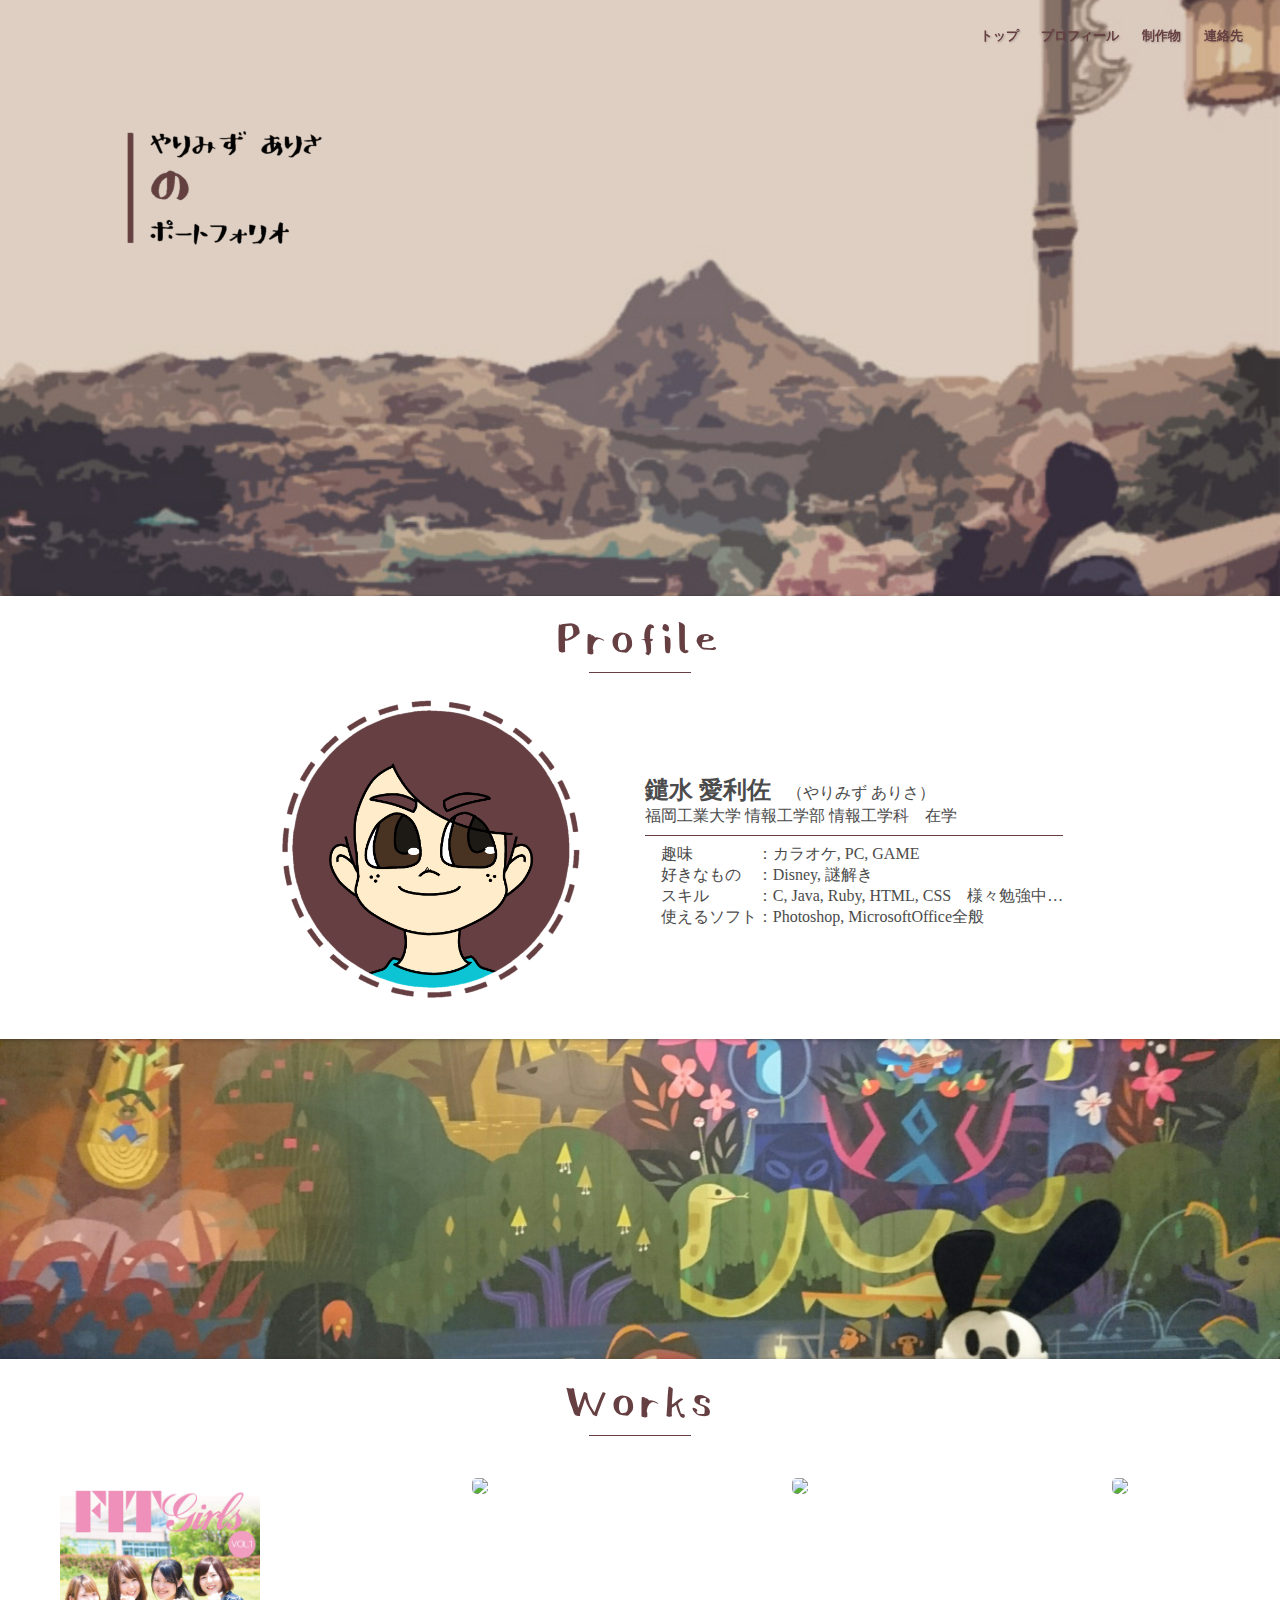
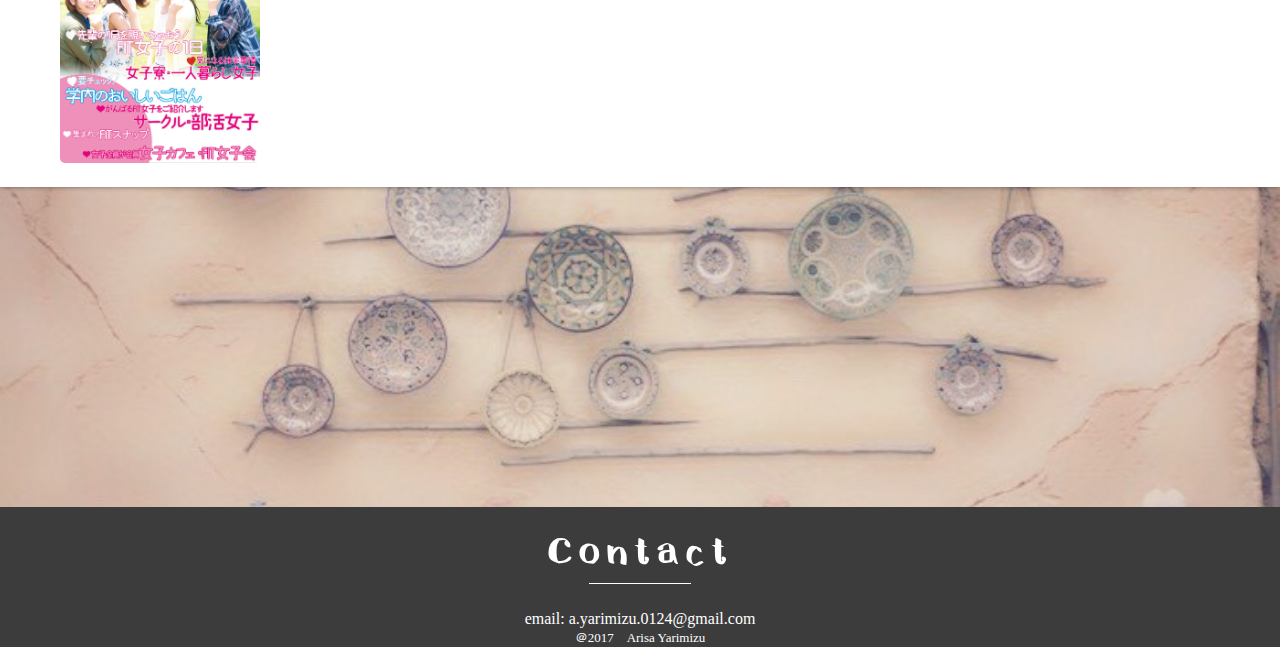
==== commit 310182a0: "toppage resize" ====
--- a/index.html
+++ b/index.html
@@ -31,10 +31,10 @@
 
     <!-- トップ -->
     <div class="bg-holder1 pic1" data-width="1000" data-height="750">
-      <div class="main-top" width="100%" height="750"><a name="top" id="top"></a>
-        <span class="brank-top">
+      <div class="main-top"><a name="top" id="top"></a>
+        <div class="brank-top">
           <img src="/images/title.png" class="title_size" />
-        </span>
+        </div>
       </div>
     </div>
 
--- a/css/image.css
+++ b/css/image.css
@@ -11,7 +11,7 @@
 	text-align: center;
 }
 .box img {
-	width: 300px;
+	width: 200px;
 	height: auto;
 	border-radius: 5px;
 }
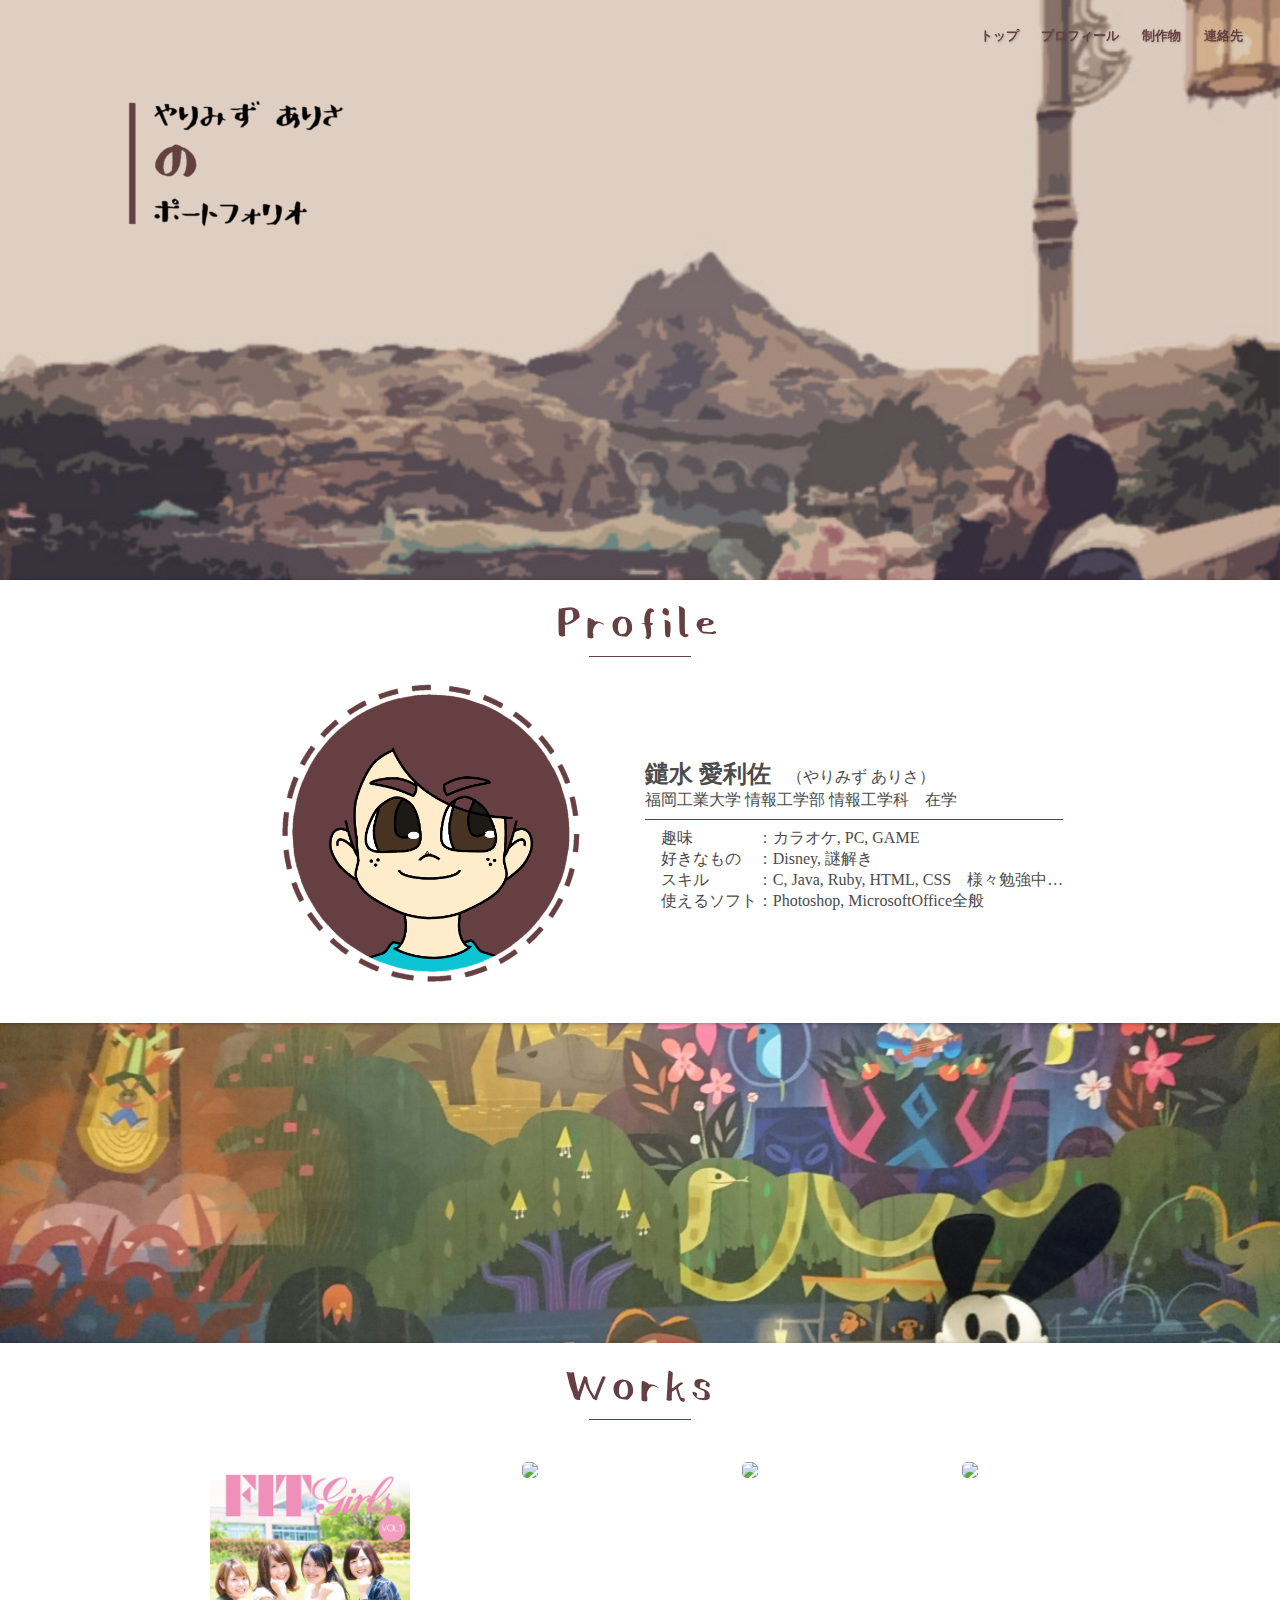
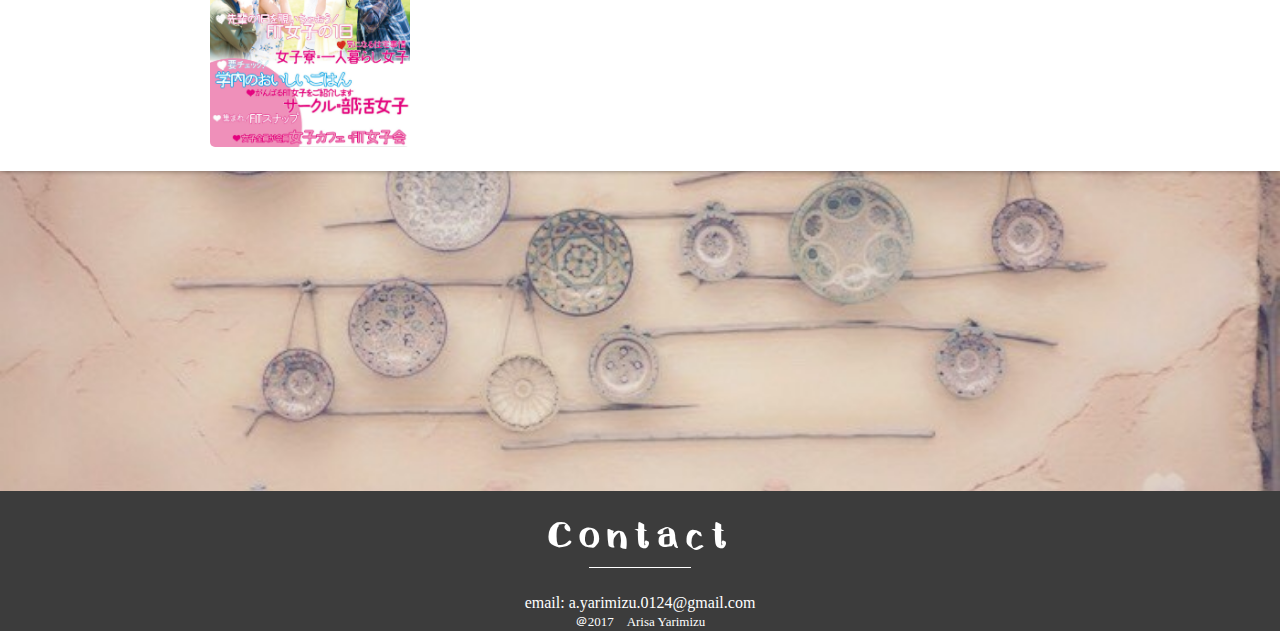
==== commit af321072: "responsive update" ====
--- a/index.html
+++ b/index.html
@@ -44,7 +44,7 @@
       <HR size="1" color="#663f42" width="100" /><br />
         <div class="boxContainer" style="padding-bottom:2em;"><table>
           <tr>
-            <td><img src="/images/face_icon.png" width="300"/></td>
+            <td align="center"><img src="/images/face_icon.png" width="300"/></td>
             <td>
               <span class="myname" align="left">鑓水 愛利佐</span>　（やりみず ありさ）<br>
               福岡工業大学 情報工学部 情報工学科　在学<br>
--- a/css/application.css
+++ b/css/application.css
@@ -122,8 +122,7 @@
   td {
     width: 100%;
     display: block;
-    text-align: center;
-    padding-left: 0;
+    padding-left: 1em;
   }
 }
 /*--------------------
@@ -210,7 +209,7 @@
   空白設定
 --------------------*/
 .brank-top {
-  padding-top: 7em;
+  padding-top: 5em;
   padding-left: 7em;
   padding-bottom: 20em;
 }
@@ -221,9 +220,9 @@
   .brank-top {
     padding-top: 5em;
     padding-left: 4em;
-    padding-bottom: 28em;
+    padding-bottom: 20em;
   }
   .brank {
-    padding-top: 15em;
+    padding-top: 10em;
   }
 }
--- a/css/image.css
+++ b/css/image.css
@@ -16,11 +16,11 @@
 	border-radius: 5px;
 }
 .title_size {
-	height: 10em;
+	height: 11em;
 }
 @media only screen and (max-width:480px) {
 	.title_size {
-		height: 8em;
+		height: 10em;
 	}
 }
 /*-----------------------------
@@ -36,7 +36,7 @@
 figure {
 	position: relative;
 	overflow: hidden;
-	width: 300px;
+	width: 200px;
 
 	/* 画像に角丸マスクをかける */
 	border-radius: 6px;
